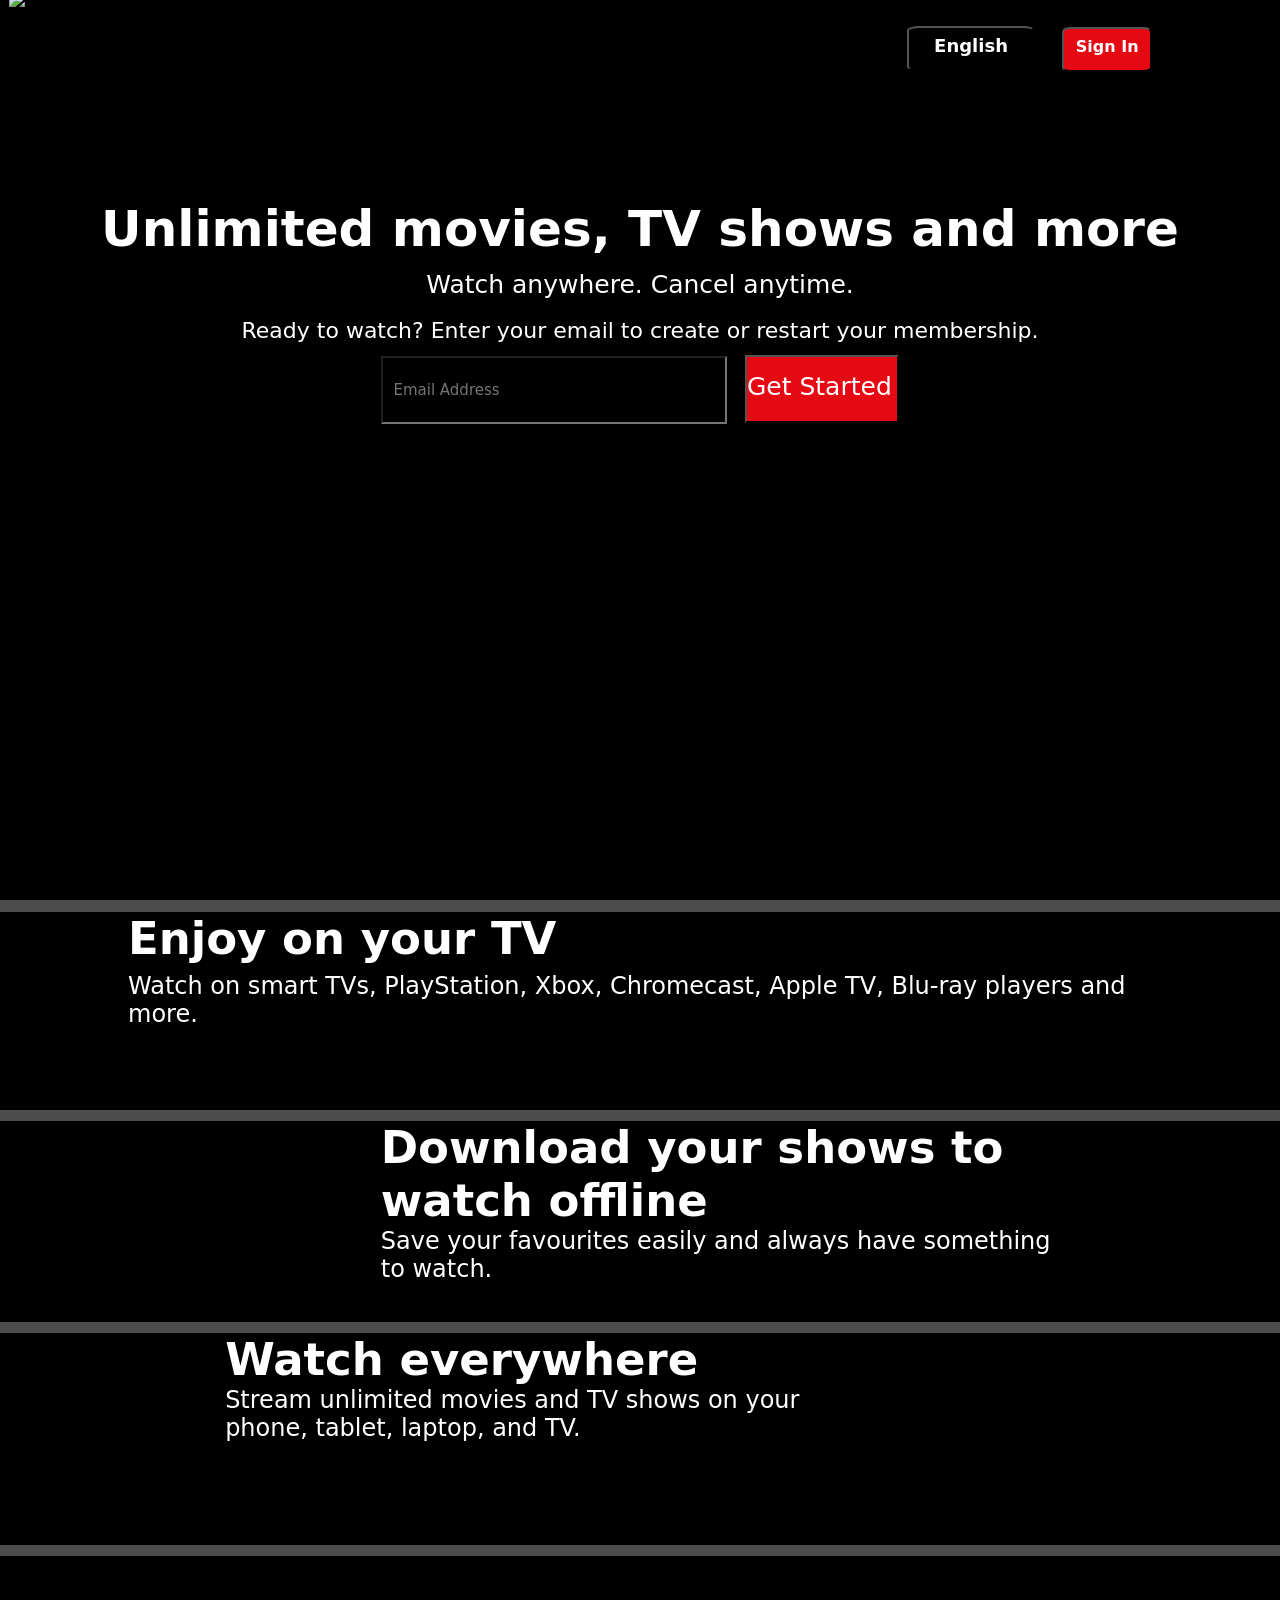
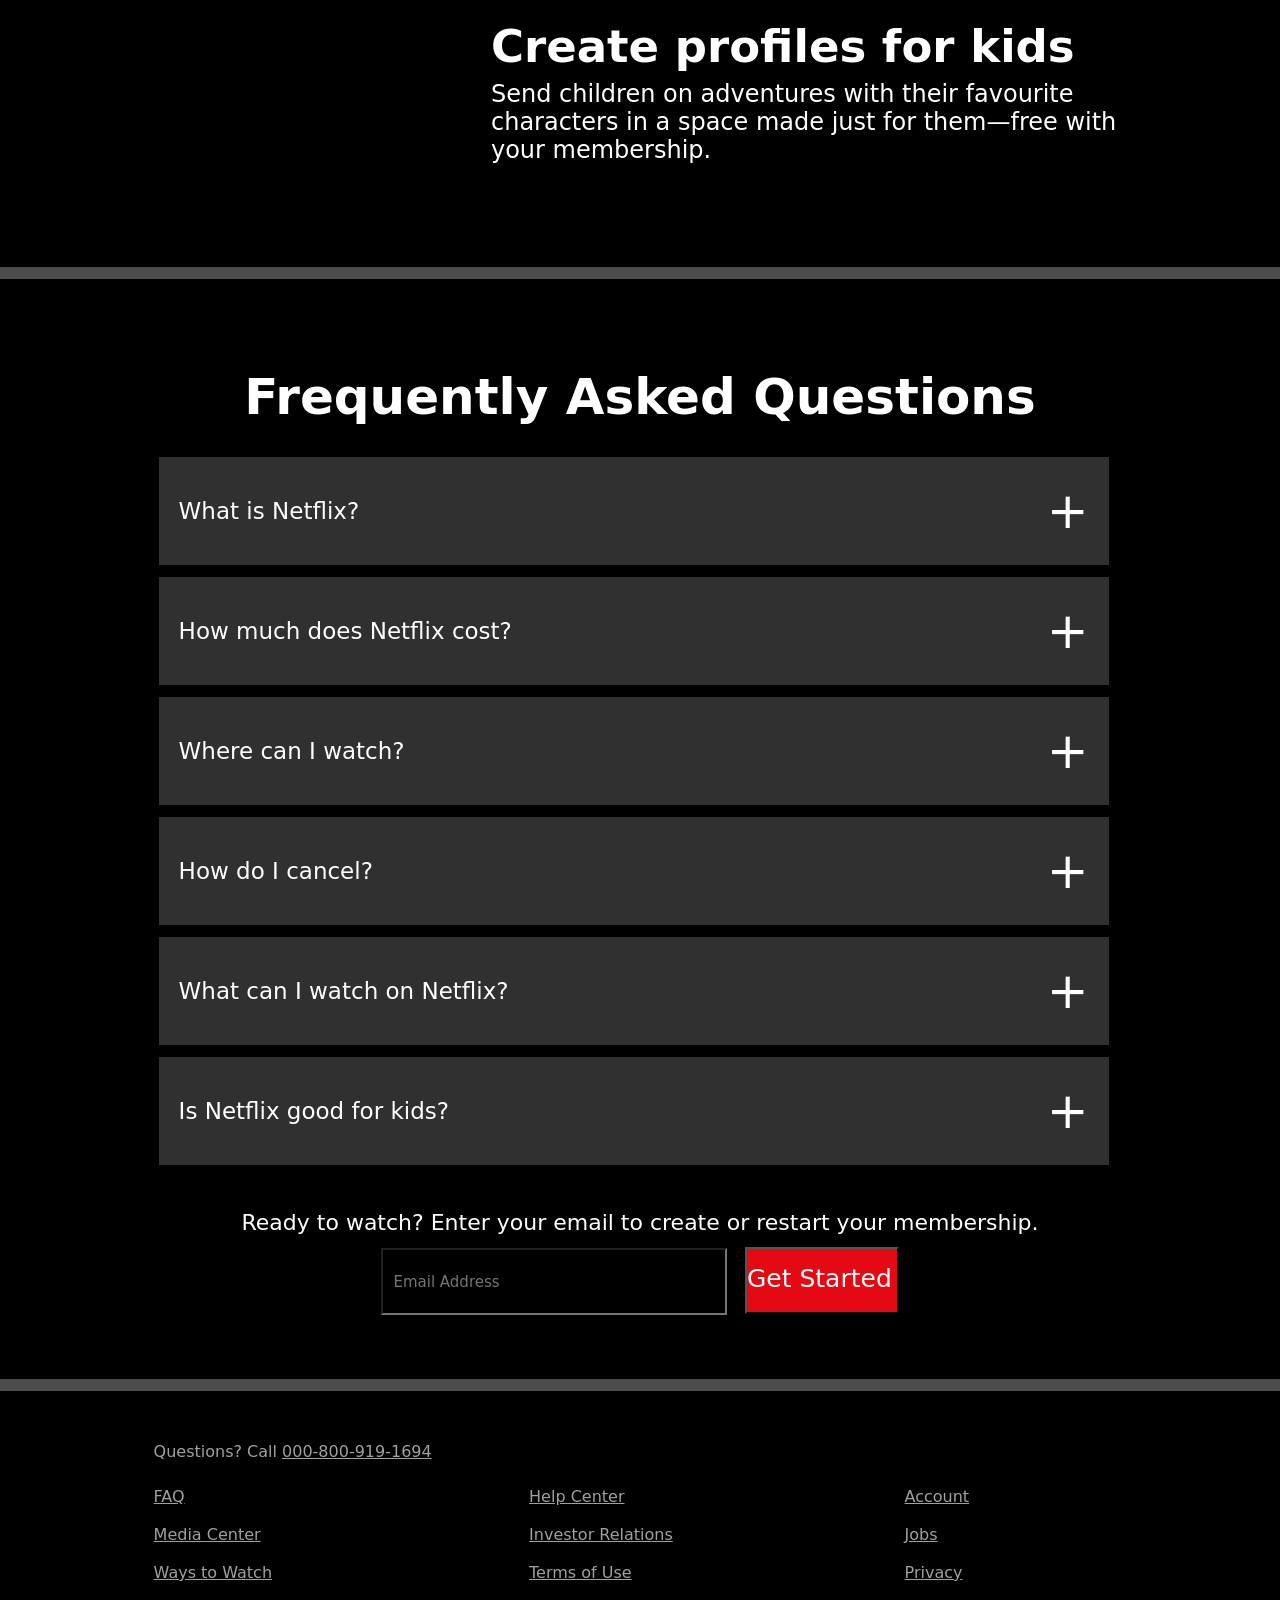
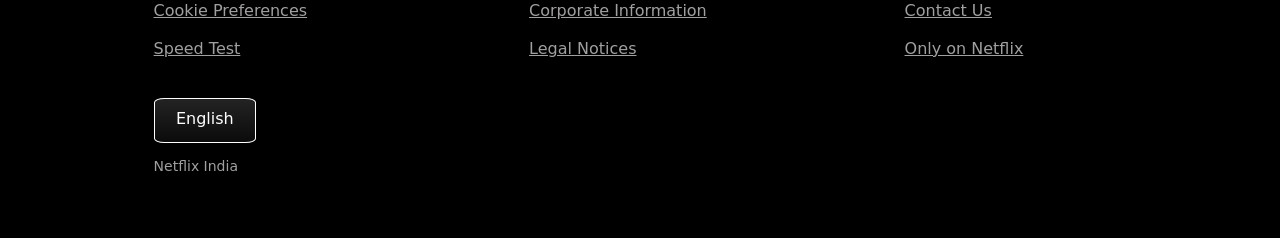
==== index.html @ 009d0163 "First Commit" ====
<!DOCTYPE html>
<html lang="en">
  <head>
    <meta charset="UTF-8" />
    <meta name="viewport" content="width=device-width, initial-scale=1.0" />
    <title>Netflix Clone</title>
    <link rel="stylesheet" href="style.css" />
  </head>
  <body>
    <header>
    <div class="header">
        <nav>
            <img id="logo" src="images/logo1.png"/>
        </nav>
        <div class="btn">
            <button class="lang"><img src="images/net-icon.png" id="one" alt=""> <span>English</span>  <img  id="two" src="images/down-icon.png" alt=""></button>
            <button class="sign">Sign In</button>
        </div>
    </div>
        <div class="main-content">
            <h1>Unlimited movies, TV shows and more</h1><br>
            <h3>Watch anywhere. Cancel anytime.</h3> <br>
            <h4>Ready to watch? Enter your email to create or restart your membership.</h4>
            <input type="text" class="text" placeholder="Email Address">
            <input type="submit" class="submit" value="Get Started &#62;">
        </div>
    </header>
    <hr>
    
    <section id="enjoy">
        <div class="text-content">
            <h1>Enjoy on your TV</h1>
            <h3>Watch on smart TVs, PlayStation, Xbox, Chromecast, Apple TV, Blu-ray players and more.</h3>
        </div>
        <div class="image" id="tv">
            <img src="images/tv.png" alt="">
        </div>
    </section>
    <hr>

    <section class="rev">
        <div class="image" id="show">
            <img src="images/show.png" alt="">
        </div>
        <div class="text-content" id="download">
            <h1>Download your shows to watch offline</h1>
            <h3>Save your favourites easily and always have something to watch.</h3>
        </div>
    </section>
    <hr>

    <section>
        <div class="text-content" id="watch">
            <h1>Watch everywhere</h1>
            <h3>Stream unlimited movies and TV shows on your phone, tablet, laptop, and TV.</h3>
        </div>
        <div class="image" id="ss">
            <img src="images/ss.png" alt="">
        </div>
    </section>
    <hr>

    <section class="rev">
        <div class="image" id="kid">
            <img src="images/kid.png" alt="">
        </div>
        <div class="text-content" id="create">
            <h1>Create profiles for kids</h1>
            <h3>Send children on adventures with their favourite <br> characters in a space made just for them—free with <br> your membership.</h3>
        </div>
    </section>
    <hr>

    <div class="faq">
        <h2>Frequently Asked Questions</h2>
        <div class="accordian">
            <li>
                <input type="radio" name="accordian" id="first">
                <label for="first">What is Netflix?</label>
                <div class="content">
                    <p>Netflix is a streaming service that offers a wide variety of award-winning TV shows, movies, anime, documentaries and more – on thousands of internet-connected devices. <br>
                    You can watch as much as you want, whenever you want, without a single ad – all for one low monthly price. There's always something new to discover, and new TV shows and movies are added every week!
                    </p>
                </div>
            </li>

            <li>
                <input type="radio" name="accordian" id="second">
                <label for="second">How much does Netflix cost?</label>
                <div class="content">
                    <p>Watch Netflix on your smartphone, tablet, Smart TV, laptop, or streaming device, all for one fixed monthly fee. Plans range from ₹ 149 to ₹ 649 a month. No extra costs, no contracts.
                    </p>
                </div>
            </li>
            <li>
                <input type="radio" name="accordian" id="third">
                <label for="third">Where can I watch?</label>
                <div class="content">
                    <p>Watch anywhere, anytime. Sign in with your Netflix account to watch instantly on the web at netflix.com from your personal computer or on any internet-connected device that offers the Netflix app, including smart TVs, smartphones, tablets, streaming media players and game consoles. <br>
                    You can also download your favourite shows with the iOS, Android, or Windows 10 app. Use downloads to watch while you're on the go and without an internet connection. Take Netflix with you anywhere.
                    </p>
                </div>
            </li>

            <li>
                <input type="radio" name="accordian" id="fourth">
                <label for="fourth">How do I cancel?</label>
                <div class="content">
                    <p>Netflix is flexible. There are no annoying contracts and no commitments. You can easily cancel your account online in two clicks. There are no cancellation fees – start or stop your account anytime.
                    </p>
                </div>
            </li>

            <li>
                <input type="radio" name="accordian" id="fifth">
                <label for="fifth">What can I watch on Netflix?</label>
                <div class="content">
                    <p>Netflix has an extensive library of feature films, documentaries, TV shows, anime, award-winning Netflix originals, and more. Watch as much as you want, anytime you want.
                    </p>
                </div>
            </li>

            <li>
                <input type="radio" name="accordian" id="sixth">
                <label for="sixth">Is Netflix good for kids?</label>
                <div class="content">
                    <p>The Netflix Kids experience is included in your membership to give parents control while kids enjoy family-friendly TV shows and films in their own space. <br>
                    Kids profiles come with PIN-protected parental controls that let you restrict the maturity rating of content kids can watch and block specific titles you don’t want kids to see.
                    </p>
                </div>
            </li>
        </div>
    </div>
    <div class="main">
        <h4>Ready to watch? Enter your email to create or restart your membership.</h4>
        <input type="text" class="text" placeholder="Email Address">
        <input type="submit" class="submit" value="Get Started &#62;">
    </div>
    <hr>

    <p class="que">Questions? Call <a href="#">000-800-919-1694</a></p>
    <div class="cols">
        <div class="col">
            <a href="#">FAQ</a> <br>
            <a href="#">Media Center</a> <br>
            <a href="#">Ways to Watch</a> <br>
            <a href="#">Cookie Preferences</a> <br>
            <a href="#">Speed Test</a>
        </div>
        <div class="col">
            <a href="#">Help Center</a> <br>
            <a href="#">Investor Relations</a> <br>
            <a href="#">Terms of Use</a> <br>
            <a href="#">Corporate Information</a> <br>
            <a href="#">Legal Notices</a>
        </div>
        <div class="col">
            <a href="#">Account</a> <br>
            <a href="#">Jobs</a> <br>
            <a href="#">Privacy</a> <br>
            <a href="#">Contact Us</a> <br>
            <a href="#">Only on Netflix</a>
        </div>
    </div>
    <div class="btn" id="last">
    <button><img id="o" src="images/net-icon.png"  alt=""> English <img id="d" src="images/down-icon.png" alt=""></button>
    <p>Netflix India</p>
</div>
  </body>
</html>
---- style.css ----
* {
    margin: 0;
    padding: 0;
    box-sizing: border-box;
    font-family: system-ui;
}

body {
    background: #000;
    color:#fff;
}

hr {
    height: 1.3vh;
    background: rgb(77, 76, 76);
    border: none;
}

header {
    width: 100%;
    height: 100vh;
    background-image: linear-gradient(rgba(0,0,0,0.8), rgba(0,0,0,0.6)), url(images/bgimg.jpg);
    background-size: cover;
    background-position: center;
    position: relative;
    
}

.header {
    display: flex;
    justify-content: space-between;

}

nav img {
    width: 15vw;
    position: relative;
    bottom: 12%;
    left: 55%;
}

.btn {
    margin-top: 2%;
    padding-right: 10%;
}

button {
    cursor: pointer;
    font-weight: 600;
    font-size: 16px;
    padding-bottom: 5px;
    width: 7vw;
    height: 5vh;
    border-radius: 10%;
    background: #E50914;
    color: #fff;

}

.btn img {
    width: 0.7vw;
    margin-left: 8px;
}

.lang {
    width: 10vw;
    font-size: 18px;
    position: relative;
    right: 10%;
    background: transparent;
}

#one {
    width: 18px;
    position: relative;
    top: 10%;
    right: 5%;
}

.main-content {
    text-align: center;
    margin-top: 10%;
}

.main-content input {
    color: white;
}

.main-content h1 {
    font-weight: 900;
    font-size: 50px;
}

.main-content h3 {
    margin-top: -0.5%;
    font-size: 25px;
    font-weight: 400;
}

h4 {
    font-size: 22px;
    font-weight: 400;
}

.text {
    width: 27vw;
    height: 7.5vh;
    margin-right: 1%;
    margin-top: 1%;
    background: linear-gradient(rgba(0,0,0,0.8), rgba(0,0,0,0.5));
    padding-left: 10px;
    font-size: 15px;
}

.submit {
    width: 12vw;
    height: 7.5vh;
    padding-bottom: 5px;
    background: #E50914;
    color: #fff;
    font-size: 25px;
    font-weight: 500;
    cursor: pointer;
}

section {
    display: flex;
    justify-content: space-around;
    align-items: center;
}

section .text-content {
    margin-bottom: 8%;
}

.text-content h1 {
    font-size: 45px;
    font-weight: 900;
    margin-bottom: 7px;
}

.text-content h3 {
    font-size: 24px;
    font-weight: 400;
}

.image img {
    width: 35vw;
    margin-top: 20%;
    margin-bottom: 15%;
}

.image img:hover {
    transform: scale(1.1);
    transition: 0.5s;
    cursor: pointer;
}

#enjoy {
    margin: 0 10%;
}

#show img {
    margin-left: 30%;
    width: 25vw;
}

#download {
    margin-bottom: 3%;
}

#download h1, #download h3{
    margin: 0 15%;
}

#watch h1, #watch h3{
    margin: 0 15%;
    margin-left: 20%;
}

#ss {
    margin-right: 15%;
}

#create {
    margin-top: 5%;
}

.faq {
    margin-bottom: 5%;
}

.faq h2 {
    text-align: center;
    margin-top: 7%;
    margin-bottom: 2%;
    font-size: 50px;
    font-weight: 800;
}

.accordian {
    margin-left: 12%;
    width: 100%;
    max-width: 750px;
}

.accordian li {
    list-style: none;
    width: 75vw;
    padding: 5px;
}

.accordian li label {
    height: 12vh;
    display: flex;
    align-items: center;
    padding: 20px;
    font-size: 23px;
    font-weight: 500;
    background: #303030;
    margin-bottom: 2px;
    cursor: pointer;
    position: relative;
}

label::after {
    content: '+';
    font-size: 50px;
    position: absolute;
    right: 20px;
    transition: transform 0.5s;

}

input[type="radio"] {
    display: none;
}

.accordian .content {
    font-size: 23px;
    background: #303030;
    text-align: left;
    padding: 0 20px;
    max-height: 0;
    overflow: hidden;
    transition: max-height 0.5s, padding 0.5s;
}

.accordian input[type="radio"]:checked + label + .content {
    max-height: 600px;
    padding: 30px 20px;
}

.accordian input[type="radio"]:checked + label::after {
    transform: rotate(135deg);
}

.main {
    text-align: center;
    margin-top: -2%;
    margin-bottom: 5%;
}

.que {
    margin-left: 12%;
    margin-bottom: 2%;
    margin-top: 4%;
    color: #a19f9f;
}

.que a {
    color: #a19f9f;
}

.cols {
    display: flex;
    justify-content: space-around;
    margin-bottom: 10px;
    margin-left: 12%;
}

.cols .col {
    flex-basis: 25%;
    flex-grow: 1;
    margin-bottom: 15px;
}

.cols .col a {
    display: block;
    color: #a19f9f;
}

#last {
    margin-left: 12%;
    margin-bottom: 5%;
}

#last button {
    width: 8vw;
    background: linear-gradient(rgb(36, 35, 35), rgba(16, 16, 16, 0.7));
    padding-bottom: 5px;
    border: 0.5px solid white;
    font-weight: 400;
}

button #o {
    width: 20px;
    position: relative;
    right: 5px;
    top: 4px;
}

#last p {
    margin-top: 1.5%;
    color: #a19f9f;
    font-size: 14px;
}



/* Responsive desing starts here*/
@media (max-width: 500px) {
    header {
        height: 80vh;
    }
    .header {
        padding-top: 3%;
    }
    button span{
        display: none;
    }
    button {
        width: 20vw;
        height: 5vh;
    }
    button #two {
        width: 3vw;
    }
    .lang {
        width: 20vw;
    }
    #logo {
        width: 35vw;
        position: relative;
        left: 5%;
    }
    .main-content {
        margin-top: 15%;
    }
    .main-content h1 {
        font-size: 32px;
        font-weight: 500;
        margin: 0 10px;
    }
    .main-content h3 {
        font-size: 22px;
    }
    .main-content h4 {
        font-size: 22px;
        margin: 0 10%;
    }
    .main-content .text {
        width: 85vw;
        font-size: 20px;
        margin-top: 4%;
    }
    .submit {
        width: 50vw;
        margin-top: 4%;
        font-size: 25px;
    }
    section {
        display: block;
        margin-top: 10%;
    }
    .rev {
        display: flex;
        flex-direction: column-reverse;
    }
    #enjoy h1{
        font-size: 35px;
        font-weight: 600;
        text-align: center;
        margin-top: 10%;
    }
    #enjoy h3 {
        font-size: 22px;
        font-weight: 200;
        margin: 0 5%;
        margin-top: 5%;
        text-align: center;
    }
    #tv img {
        width: 85vw;
    }
    #show {
        margin-right: 50%;
        margin-top: -5%;
    }
    #show img {
        width: 80vw;
    } 
    
    #download h1 {
        font-size: 35px;
        font-weight: 600;
        text-align: center;
        margin: 0 6%;
        margin-bottom: 5%;
    }
    #download h3 {
        margin: 0 3%;
        font-size: 25px;
        text-align: center;
    }
    #watch h1 {
        font-size: 35px;
        font-weight: 600;
        text-align: center;
        margin: 0;
        margin-bottom: 5%;
    }
    #watch h3 {
        font-size: 24px;
        margin: 0 5%;
        text-align: center;
    }
    #ss img {
        width: 90vw;
        margin-left: 5%;
    }
    #create h1 {
        font-size: 35px;
        font-weight: 600;
        margin: 0 8%;
        margin-bottom: 5%;
        text-align: center;
    }
    #create h3 {
        font-size: 25px;
        text-align: center;
        margin: 0 5%;
    }
    #kid img {
        width: 90vw;
        margin-left: 3%;
    }
    .faq h2 {
        font-size: 35px;
        text-align: center;
        font-weight: 600;
        margin-bottom: 10%;
    }
    .accordian .content {
        font-size: 15px;
    }
    .accordian li label {
        padding: 10px;
        font-size: 20px;
        font-weight: 500;
        width: 91vw;
        height: 10vh;
        margin-left: -10%;
    }
    label::after {
        font-size: 40px;
        font-weight: 300;
        position: absolute;
        right: 4%;
    }
    .accordian  .content {
        width: 91vw;
        margin-left: -10%;
        font-size: 21px;
    }
    .main h4 {
        text-align: center;
        margin: 0 10%;
        margin-top: 12%;
    }
    .main .text {
        width: 80vw;
        font-size: 20px;
        margin-left: 2%;
        margin-top: 5%;
    }
    .que {
        margin-bottom: 10%;
        font-size: 18px;
    }
    .cols {
        display: block;
        margin-bottom: 10%;
    }
    #last button {
        width: 32vw;
        margin-bottom: 8%;
    }
    #d {
        width: 3vw;
    }
}
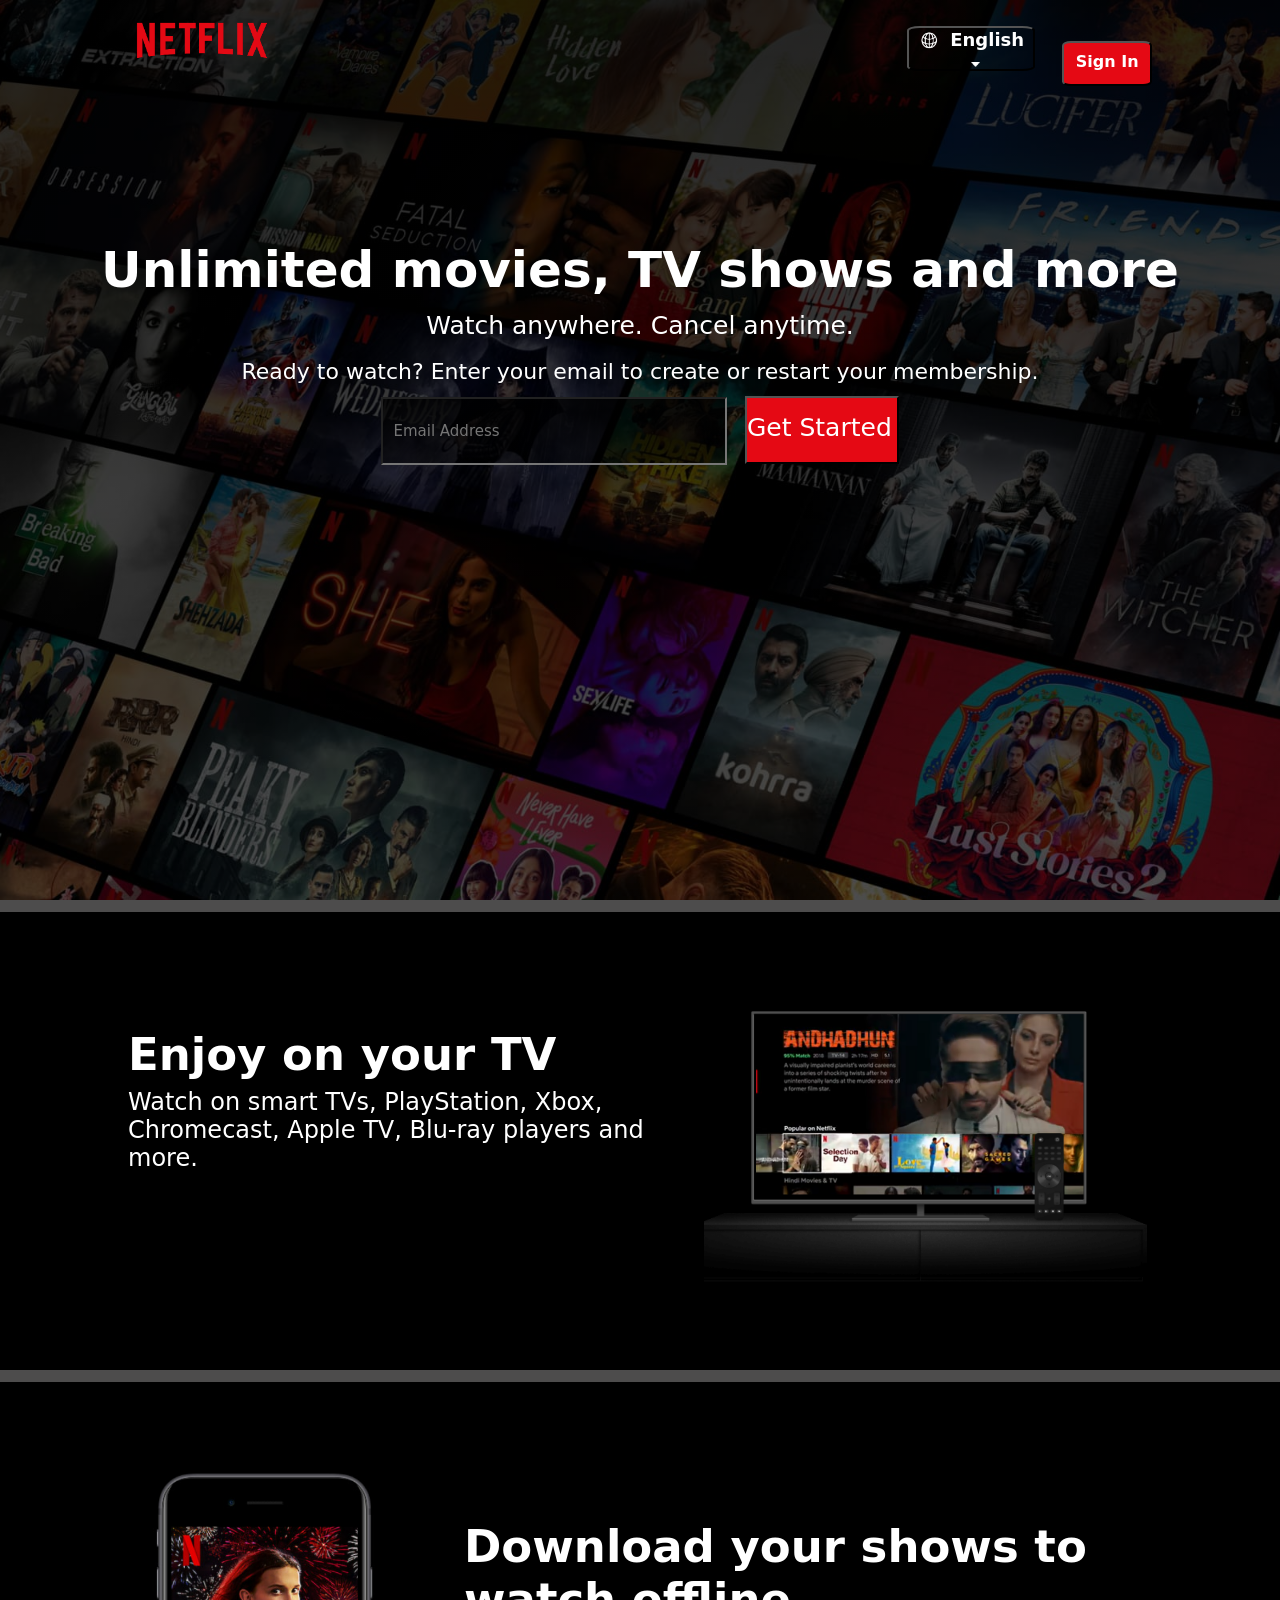
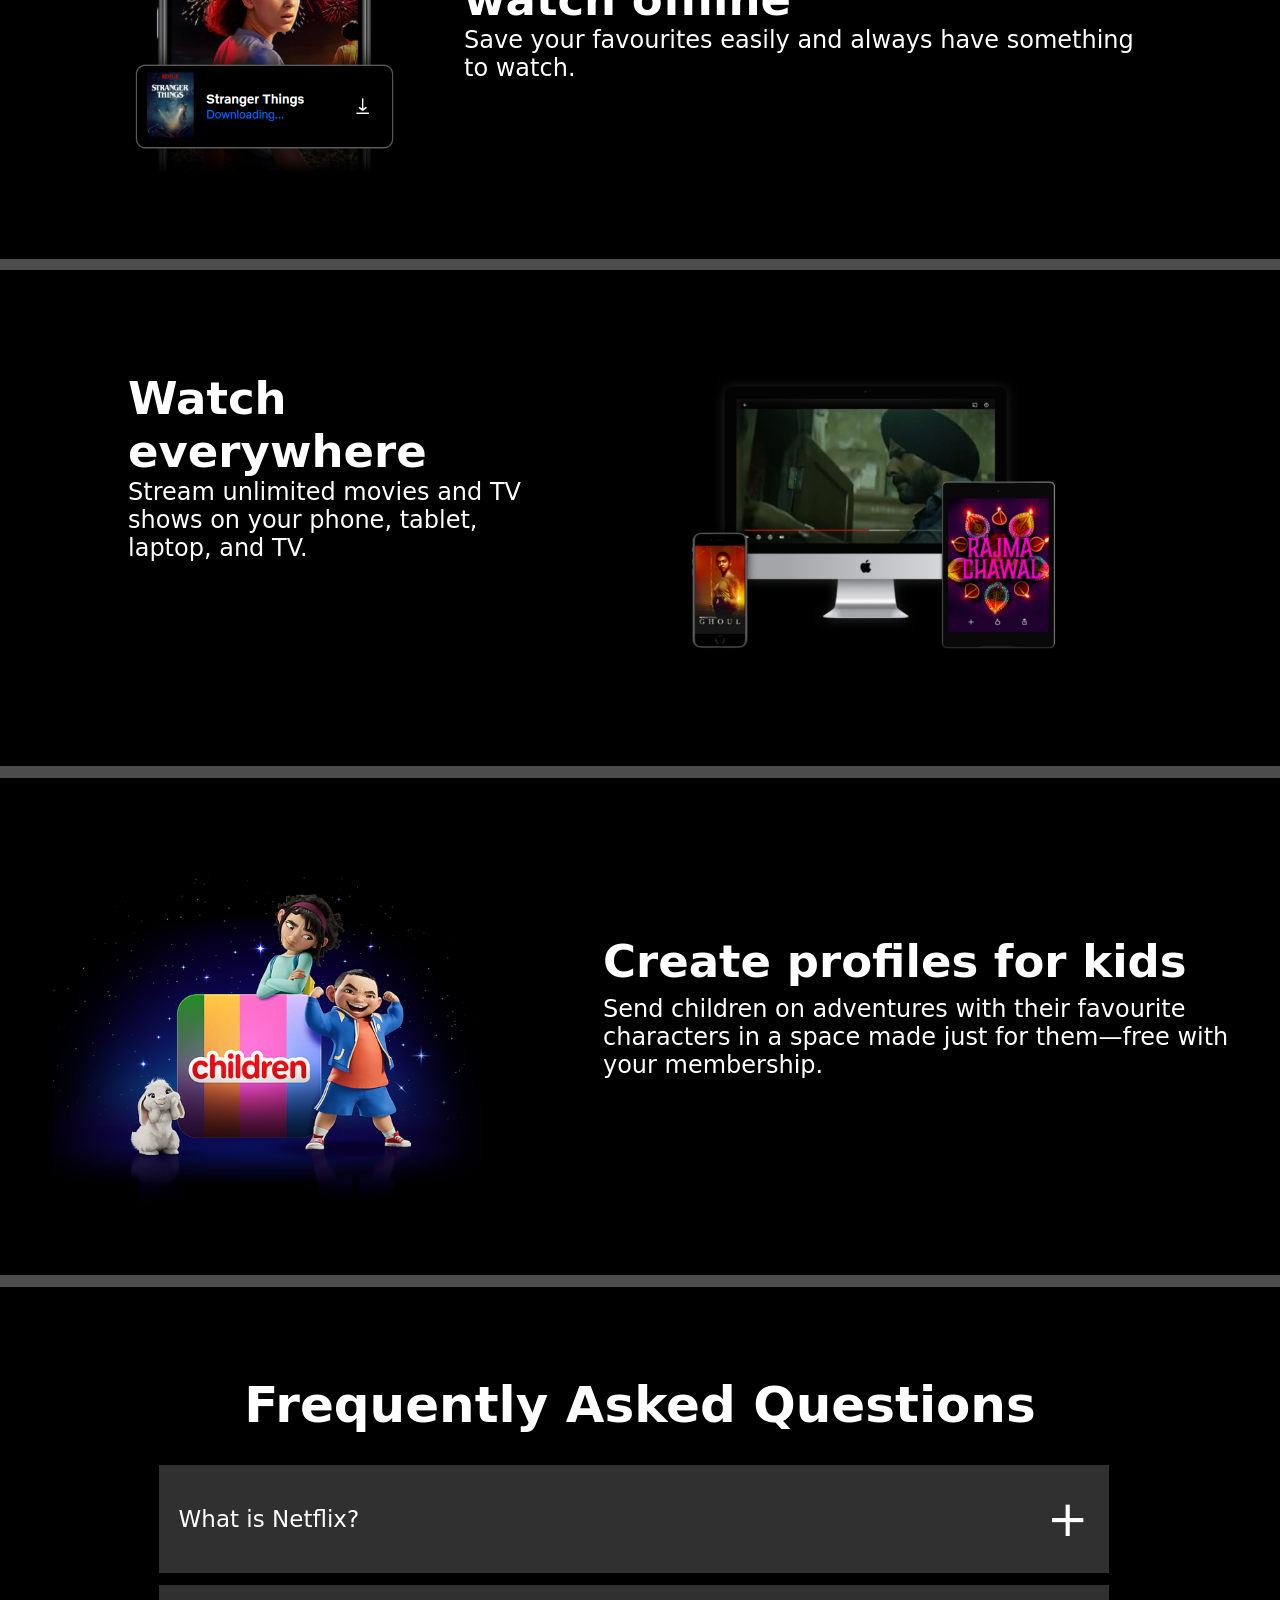
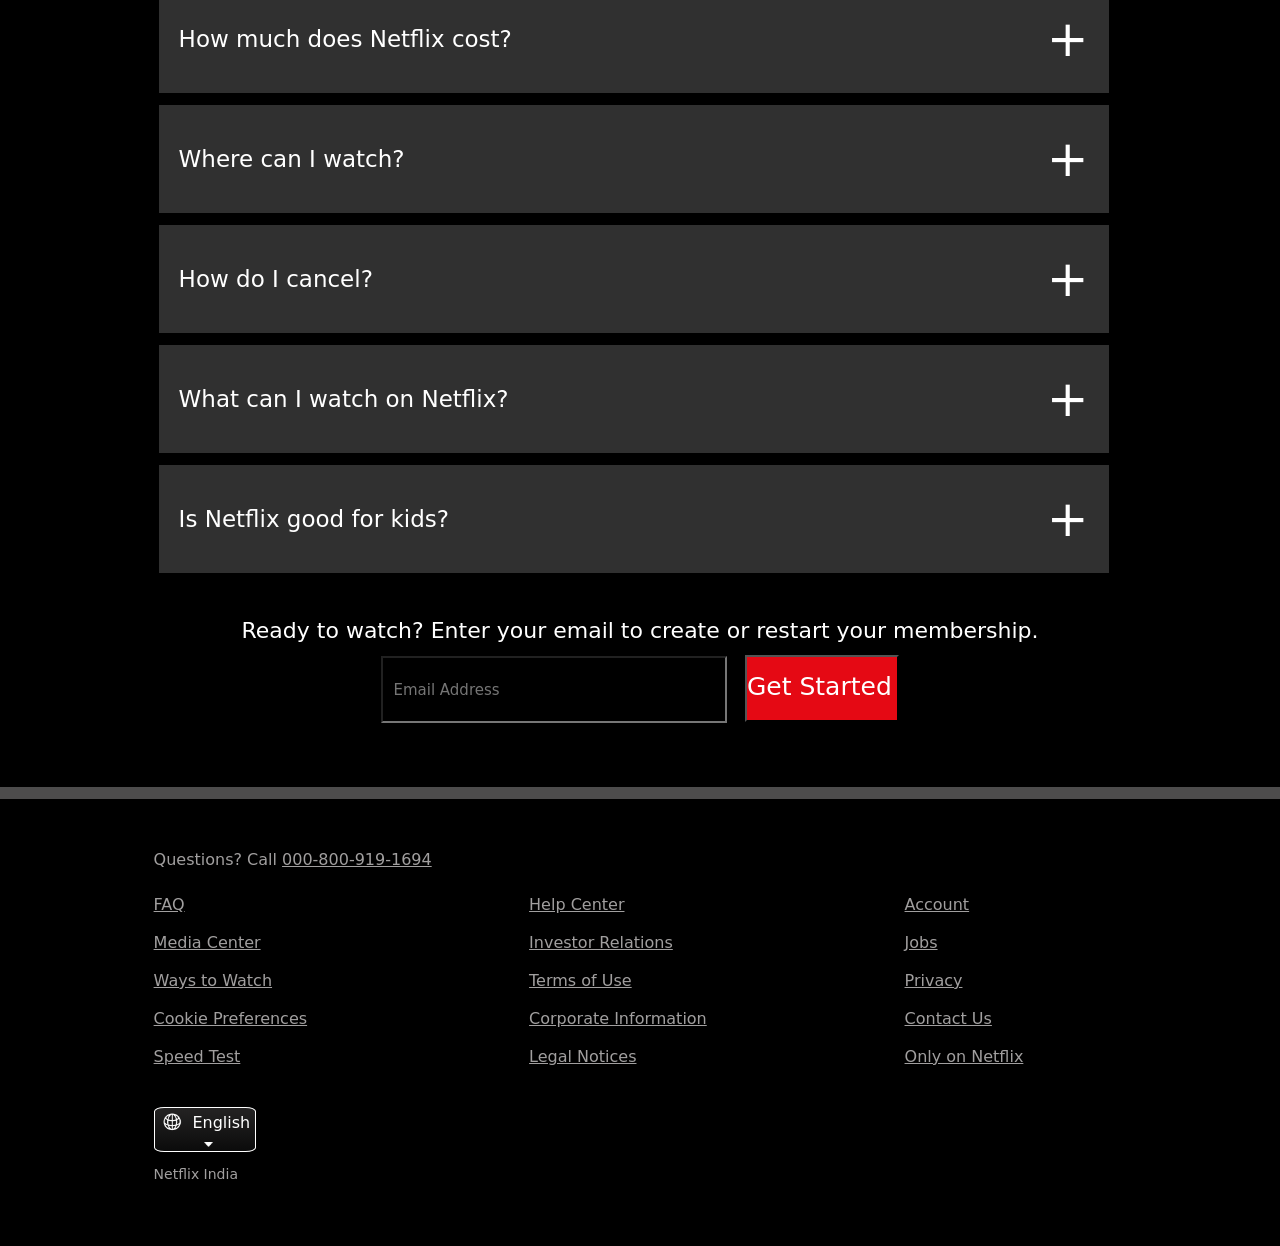
==== commit c8b0eef3: "updated files" ====
--- a/index.html
+++ b/index.html
@@ -75,7 +75,7 @@
         <h2>Frequently Asked Questions</h2>
         <div class="accordian">
             <li>
-                <input type="radio" name="accordian" id="first">
+                <input type="checkbox" name="accordian" id="first">
                 <label for="first">What is Netflix?</label>
                 <div class="content">
                     <p>Netflix is a streaming service that offers a wide variety of award-winning TV shows, movies, anime, documentaries and more – on thousands of internet-connected devices. <br>
@@ -85,7 +85,7 @@
             </li>
 
             <li>
-                <input type="radio" name="accordian" id="second">
+                <input type="checkbox" name="accordian" id="second">
                 <label for="second">How much does Netflix cost?</label>
                 <div class="content">
                     <p>Watch Netflix on your smartphone, tablet, Smart TV, laptop, or streaming device, all for one fixed monthly fee. Plans range from ₹ 149 to ₹ 649 a month. No extra costs, no contracts.
@@ -93,7 +93,7 @@
                 </div>
             </li>
             <li>
-                <input type="radio" name="accordian" id="third">
+                <input type="checkbox" name="accordian" id="third">
                 <label for="third">Where can I watch?</label>
                 <div class="content">
                     <p>Watch anywhere, anytime. Sign in with your Netflix account to watch instantly on the web at netflix.com from your personal computer or on any internet-connected device that offers the Netflix app, including smart TVs, smartphones, tablets, streaming media players and game consoles. <br>
@@ -103,7 +103,7 @@
             </li>
 
             <li>
-                <input type="radio" name="accordian" id="fourth">
+                <input type="checkbox" name="accordian" id="fourth">
                 <label for="fourth">How do I cancel?</label>
                 <div class="content">
                     <p>Netflix is flexible. There are no annoying contracts and no commitments. You can easily cancel your account online in two clicks. There are no cancellation fees – start or stop your account anytime.
@@ -112,7 +112,7 @@
             </li>
 
             <li>
-                <input type="radio" name="accordian" id="fifth">
+                <input type="checkbox" name="accordian" id="fifth">
                 <label for="fifth">What can I watch on Netflix?</label>
                 <div class="content">
                     <p>Netflix has an extensive library of feature films, documentaries, TV shows, anime, award-winning Netflix originals, and more. Watch as much as you want, anytime you want.
@@ -121,7 +121,7 @@
             </li>
 
             <li>
-                <input type="radio" name="accordian" id="sixth">
+                <input type="checkbox" name="accordian" id="sixth">
                 <label for="sixth">Is Netflix good for kids?</label>
                 <div class="content">
                     <p>The Netflix Kids experience is included in your membership to give parents control while kids enjoy family-friendly TV shows and films in their own space. <br>
@@ -166,5 +166,6 @@
     <button><img id="o" src="images/net-icon.png"  alt=""> English <img id="d" src="images/down-icon.png" alt=""></button>
     <p>Netflix India</p>
 </div>
+<script src="index.js"></script></script>
   </body>
 </html>
--- a/style.css
+++ b/style.css
@@ -232,7 +232,7 @@
 
 }
 
-input[type="radio"] {
+input[type="checkbox"] {
     display: none;
 }
 
@@ -246,12 +246,12 @@
     transition: max-height 0.5s, padding 0.5s;
 }
 
-.accordian input[type="radio"]:checked + label + .content {
+.accordian input[type="checkbox"]:checked + label + .content {
     max-height: 600px;
     padding: 30px 20px;
 }
 
-.accordian input[type="radio"]:checked + label::after {
+.accordian input[type="checkbox"]:checked + label::after {
     transform: rotate(135deg);
 }
 
